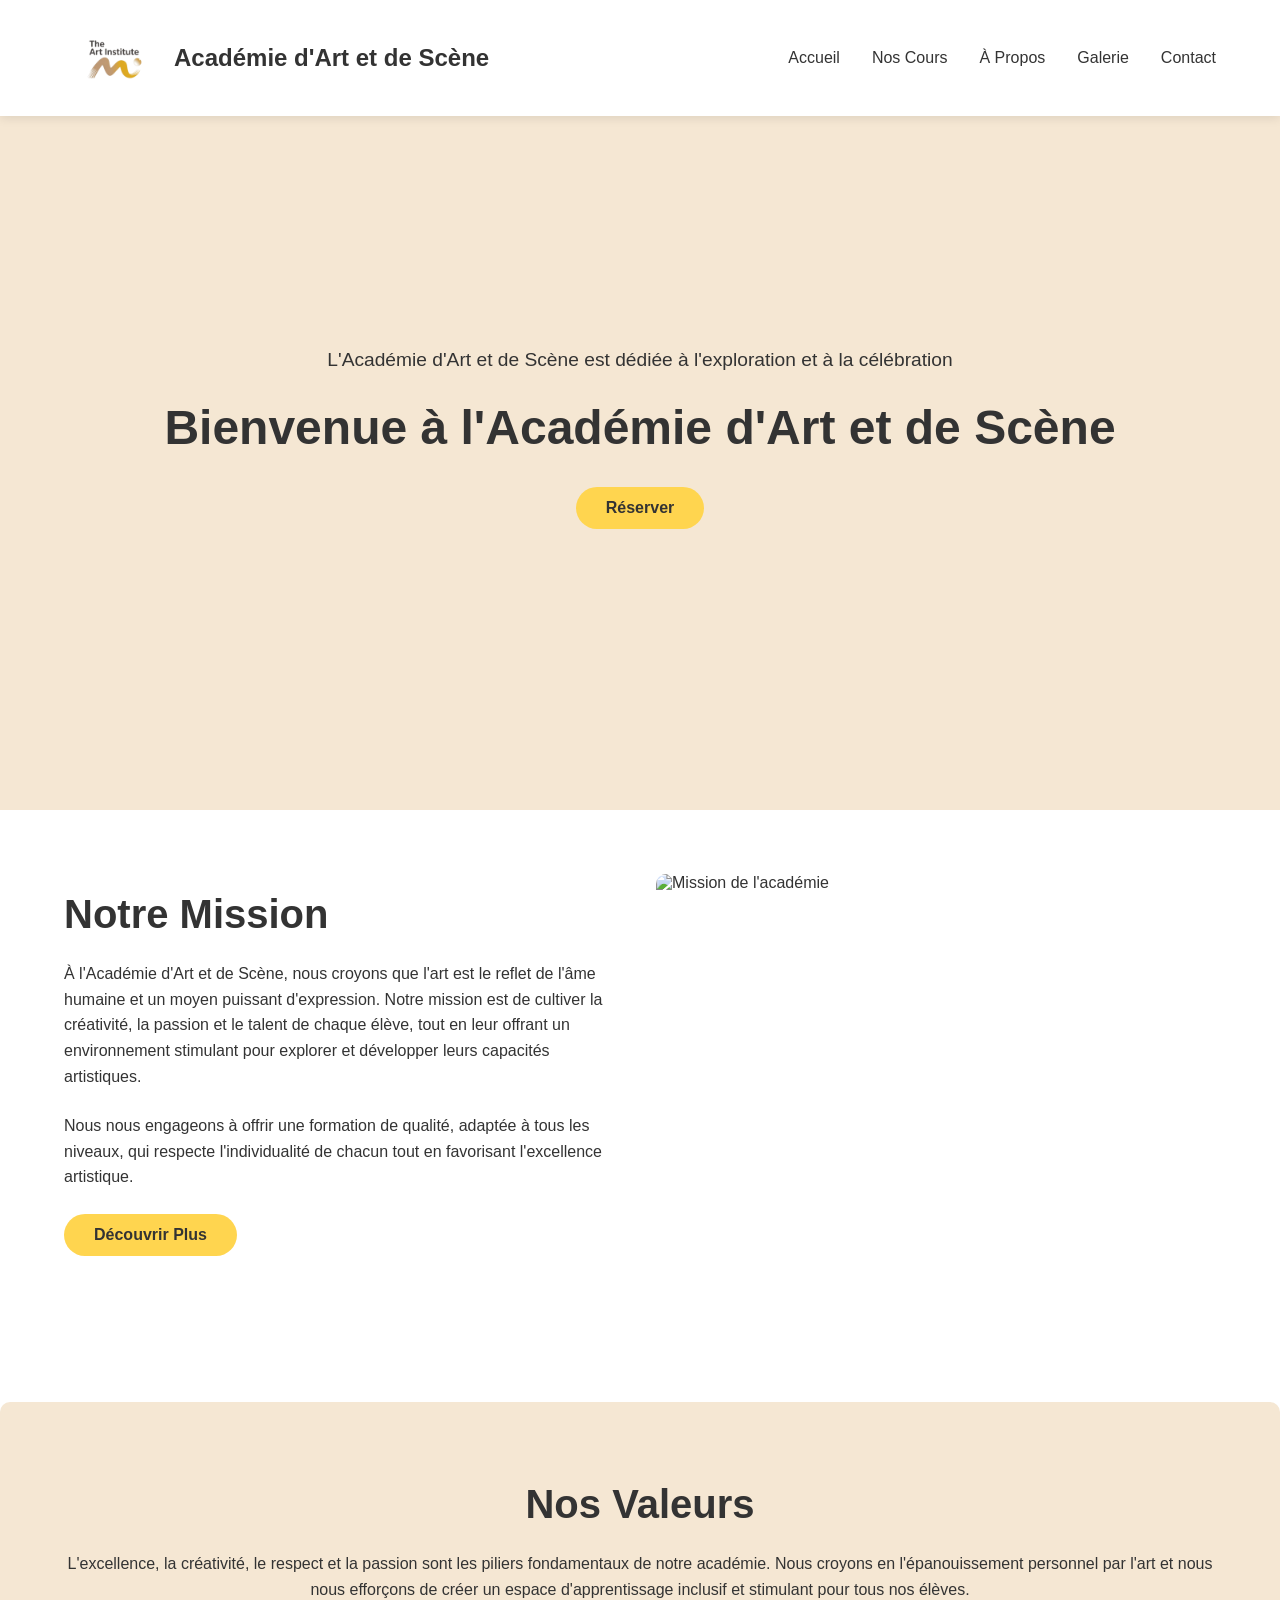
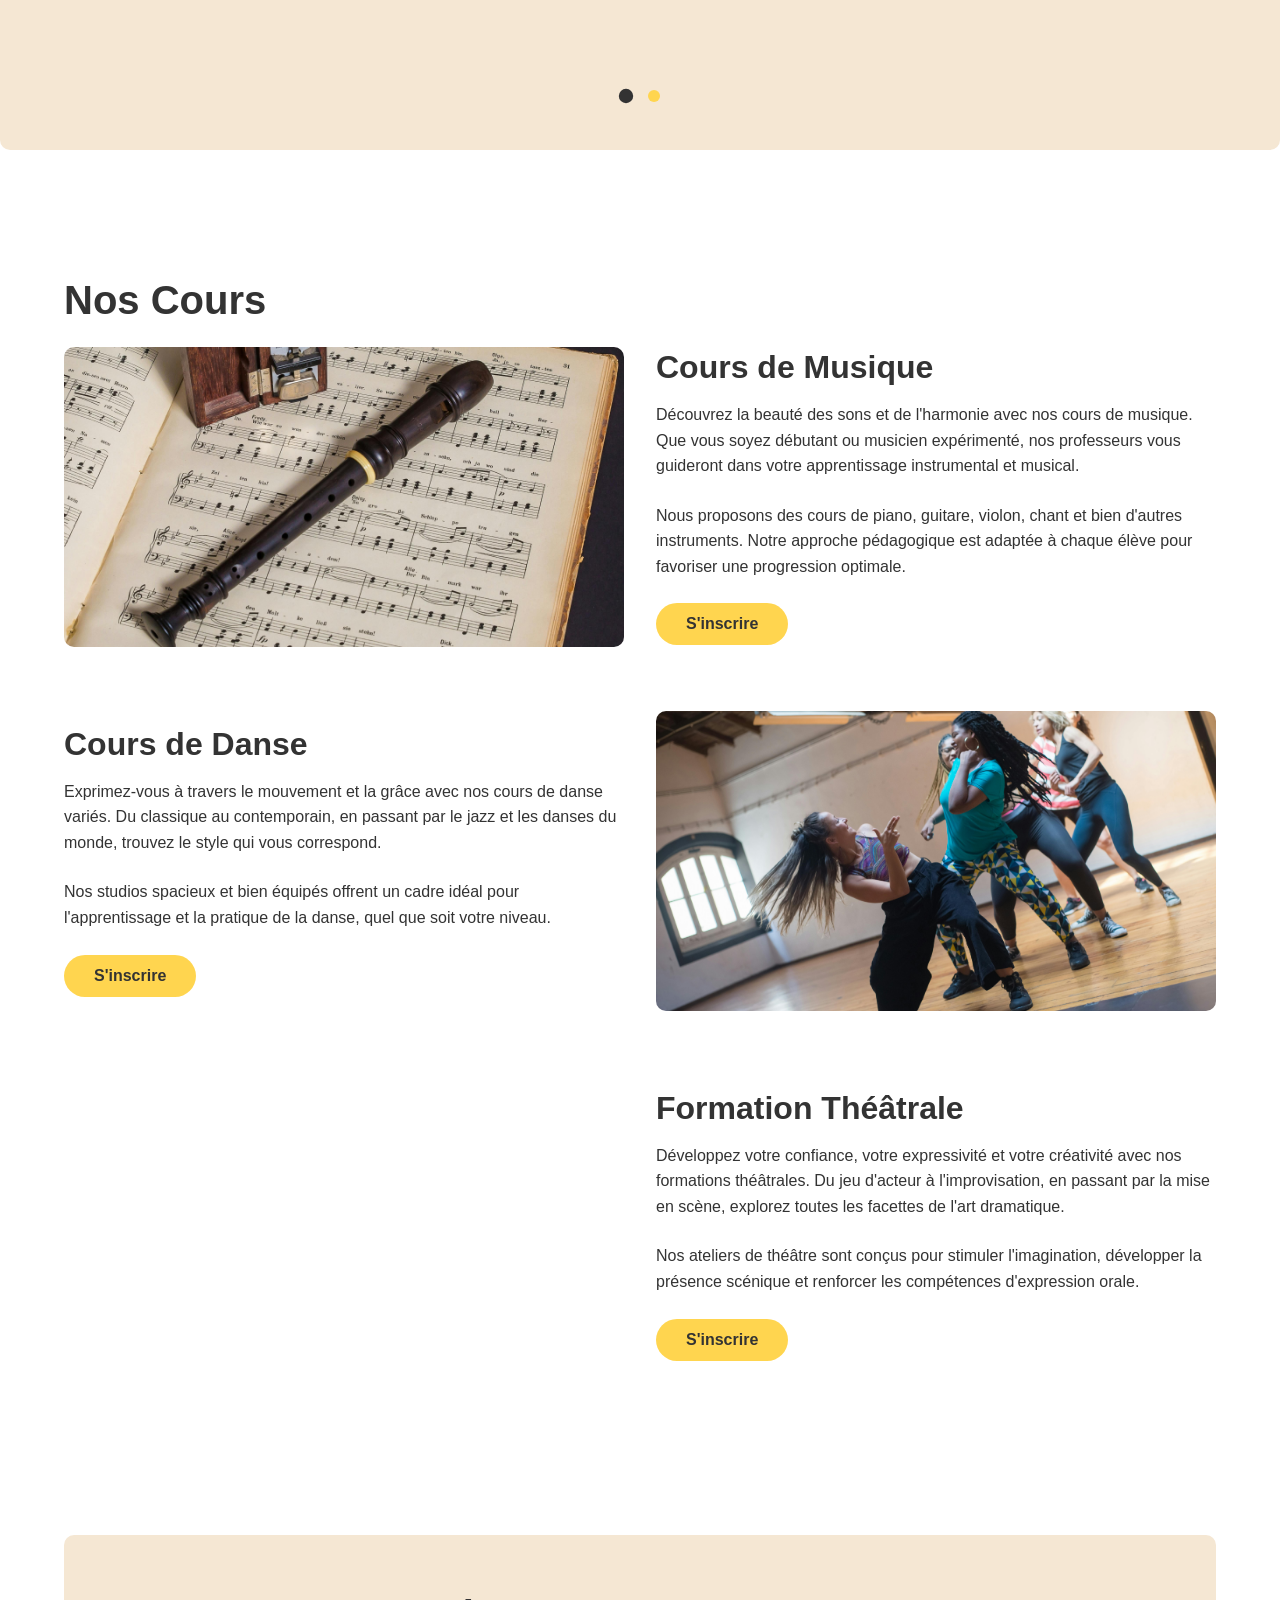
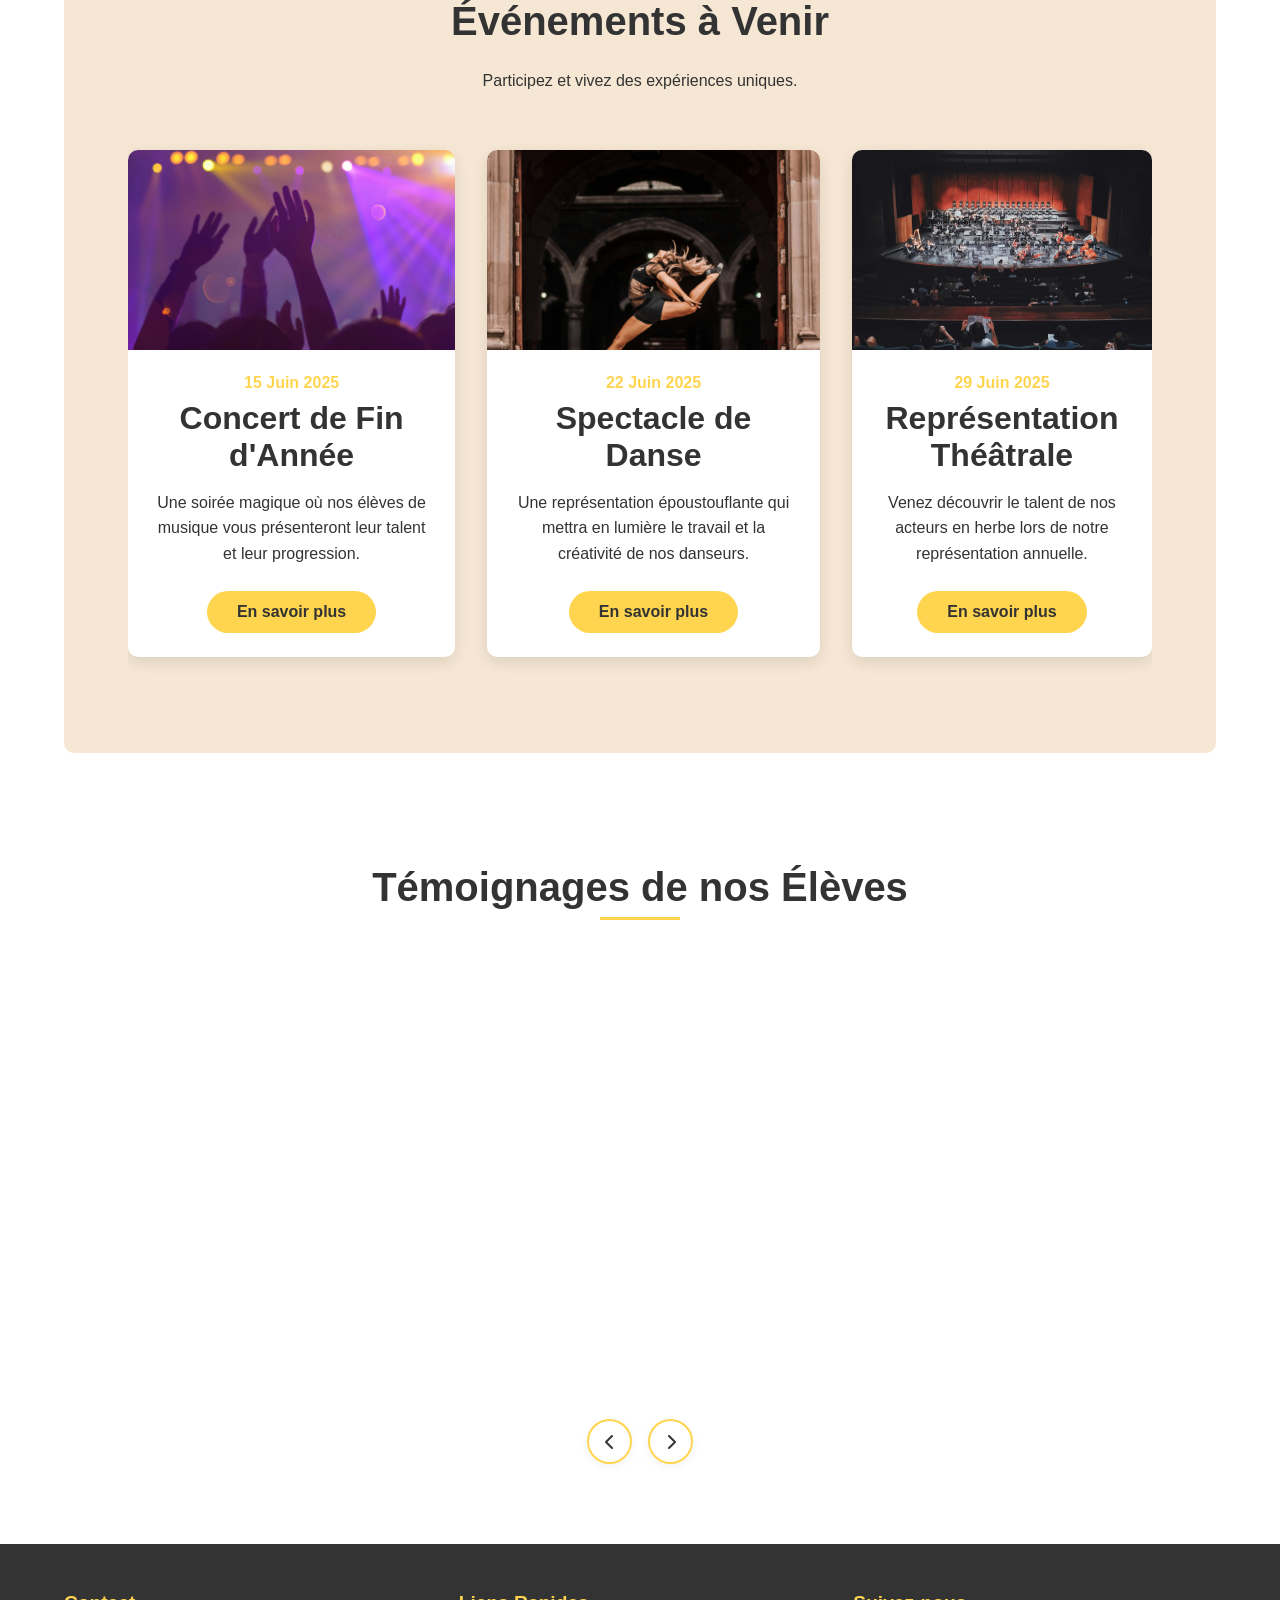
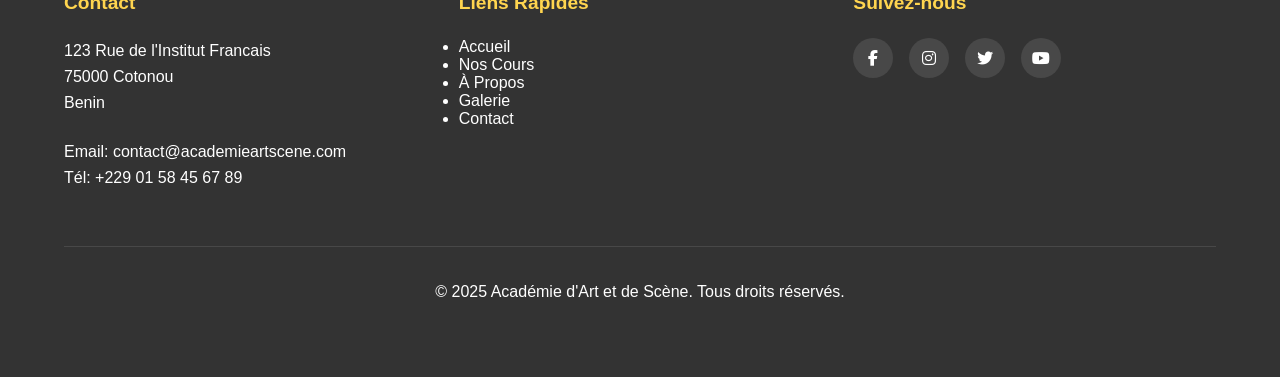
==== index.html @ af315eae "premiere version" ====
<!DOCTYPE html>
<html lang="fr">
<head>
    <meta charset="UTF-8">
    <meta name="viewport" content="width=device-width, initial-scale=1.0">
    <title>Académie d'Art et de Scène</title>
    <link rel="stylesheet" href="https://cdnjs.cloudflare.com/ajax/libs/font-awesome/6.4.0/css/all.min.css">
    <link rel="stylesheet" href="style.css">
</head>
<body>
    <!-- Header avec le logo et la navigation -->
    <header>
        <div class="logo-container">
            <img src="/image/logo.png" alt="Logo Académie d'Art et de Scène" class="logo">
            <div class="logo-text">Académie d'Art et de Scène</div>
        </div>
        <div class="hamburger">
            <span class="bar"></span>
            <span class="bar"></span>
            <span class="bar"></span>
        </div>
        <nav>
            <ul>
                <li><a href="#accueil">Accueil</a></li>
                <li><a href="#cours">Nos Cours</a></li>
                <li><a href="#about">À Propos</a></li>
                <li><a href="#galerie">Galerie</a></li>
                <li><a href="formulaire.html">Contact</a></li>  <!-- Lien vers formulaire.html -->
            </ul>
        </nav>
    </header>

    <!-- Section d'accueil (Hero) -->
    <section class="hero" id="accueil">
        <p>L'Académie d'Art et de Scène est dédiée à l'exploration et à la célébration</p>
        <h1>Bienvenue à l'Académie d'Art et de Scène</h1>
        <a href="formulaire.html" class="btn">Réserver</a>
    </section>

    <!-- Section Mission -->
    <section class="mission" id="about">
        <div class="mission-text">
            <h2>Notre Mission</h2>
            <p>À l'Académie d'Art et de Scène, nous croyons que l'art est le reflet de l'âme humaine et un moyen puissant d'expression. Notre mission est de cultiver la créativité, la passion et le talent de chaque élève, tout en leur offrant un environnement stimulant pour explorer et développer leurs capacités artistiques.</p>
            <p>Nous nous engageons à offrir une formation de qualité, adaptée à tous les niveaux, qui respecte l'individualité de chacun tout en favorisant l'excellence artistique.</p>
            <a href="#about" class="btn">Découvrir Plus</a>
        </div>
        <div class="mission-image lazy-load">
            <img src="/api/placeholder/600/400" alt="Mission de l'académie">
        </div>
    </section>

    <!-- Slider pour Valeurs et Enseignants -->
    <div class="slider-container">
        <div class="slider">
            <div class="slide">
                <h2>Nos Valeurs</h2>
                <p>L'excellence, la créativité, le respect et la passion sont les piliers fondamentaux de notre académie. Nous croyons en l'épanouissement personnel par l'art et nous nous efforçons de créer un espace d'apprentissage inclusif et stimulant pour tous nos élèves.</p>
            </div>
            <div class="slide">
                <h2>Nos Enseignants</h2>
                <p>Notre équipe pédagogique est composée d'artistes passionnés et expérimentés, dévoués à l'enseignement et au partage de leur savoir. Chacun de nos professeurs apporte son expertise unique et son expérience du monde artistique professionnel.</p>
            </div>
        </div>
        <div class="slider-controls">
            <button class="slider-btn active" data-index="0"></button>
            <button class="slider-btn" data-index="1"></button>
        </div>
    </div>

    <!-- Section Cours -->
    <section class="courses" id="cours">
        <h2>Nos Cours</h2>
        
        <div class="course">
            <div class="course-text">
                <h3>Cours de Musique</h3>
                <p>Découvrez la beauté des sons et de l'harmonie avec nos cours de musique. Que vous soyez débutant ou musicien expérimenté, nos professeurs vous guideront dans votre apprentissage instrumental et musical.</p>
                <p>Nous proposons des cours de piano, guitare, violon, chant et bien d'autres instruments. Notre approche pédagogique est adaptée à chaque élève pour favoriser une progression optimale.</p>
                <a href="formulaire.html" class="btn">S'inscrire</a>
            </div>
            <div class="course-image lazy-load">
                <img src="/image/musique.jpg" alt="Cours de musique">
            </div>
        </div>
        
        <div class="course">
            <div class="course-text">
                <h3>Cours de Danse</h3>
                <p>Exprimez-vous à travers le mouvement et la grâce avec nos cours de danse variés. Du classique au contemporain, en passant par le jazz et les danses du monde, trouvez le style qui vous correspond.</p>
                <p>Nos studios spacieux et bien équipés offrent un cadre idéal pour l'apprentissage et la pratique de la danse, quel que soit votre niveau.</p>
                <a href="formulaire.html" class="btn">S'inscrire</a>
            </div>
            <div class="course-image lazy-load">
                <img src="/image/danse.jpg" alt="Cours de danse">
            </div>
        </div>
        
        <div class="course">
            <div class="course-text">
                <h3>Formation Théâtrale</h3>
                <p>Développez votre confiance, votre expressivité et votre créativité avec nos formations théâtrales. Du jeu d'acteur à l'improvisation, en passant par la mise en scène, explorez toutes les facettes de l'art dramatique.</p>
                <p>Nos ateliers de théâtre sont conçus pour stimuler l'imagination, développer la présence scénique et renforcer les compétences d'expression orale.</p>
                <a href="formulaire.html" class="btn">S'inscrire</a>
            </div>
            <div class="course-image lazy-load">
                <img src="/image/theatre .jpg" alt="Formation théâtrale">
            </div>
        </div>
    </section>

    <!-- Section Événements -->
    <section class="events" id="galerie">
        <h2>Événements à Venir</h2>
        <p>Participez et vivez des expériences uniques.</p>
        
        <div class="events-container">
            <div class="event-card">
                <div class="event-image">
                    <img src="/image/concert.jpg" alt="Concert de fin d'année">
                </div>
                <div class="event-info">
                    <div class="event-date">15 Juin 2025</div>
                    <h3>Concert de Fin d'Année</h3>
                    <p>Une soirée magique où nos élèves de musique vous présenteront leur talent et leur progression.</p>
                    <a href="#" class="btn">En savoir plus</a>
                </div>
            </div>
            
            <div class="event-card">
                <div class="event-image">
                    <img src="/image/dans.jpg" alt="Spectacle de danse">
                </div>
                <div class="event-info">
                    <div class="event-date">22 Juin 2025</div>
                    <h3>Spectacle de Danse</h3>
                    <p>Une représentation époustouflante qui mettra en lumière le travail et la créativité de nos danseurs.</p>
                    <a href="#" class="btn">En savoir plus</a>
                </div>
            </div>
            
            <div class="event-card">
                <div class="event-image">
                    <img src="/image/theatr.jpg" alt="Représentation théâtrale">
                </div>
                <div class="event-info">
                    <div class="event-date">29 Juin 2025</div>
                    <h3>Représentation Théâtrale</h3>
                    <p>Venez découvrir le talent de nos acteurs en herbe lors de notre représentation annuelle.</p>
                    <a href="#" class="btn">En savoir plus</a>
                </div>
            </div>
        </div>
    </section>

    <!-- Section Témoignages -->
    <section class="testimonials">
        <h2>Témoignages de nos Élèves</h2>
        
        <div class="testimonials-container">
            <div class="testimonial-card lazy-load">
                <div class="testimonial-image">
                    <img src="/image/sophi.jpg" alt="Sophie">
                </div>
                <p class="testimonial-text">"L'Académie a vraiment changé ma vie. Grâce aux cours de piano et à l'accompagnement personnalisé de mon professeur, j'ai pu progresser rapidement et même participer à mon premier concours !"</p>
                <div class="testimonial-author">Sophie, 16 ans</div>
            </div>
            
            <div class="testimonial-card lazy-load">
                <div class="testimonial-image">
                    <img src="/image/thomas.jpg" alt="Thomas">
                </div>
                <p class="testimonial-text">"Les cours de théâtre m'ont aidé à vaincre ma timidité et à développer ma confiance en moi. L'ambiance est chaleureuse et les professeurs sont à l'écoute et très professionnels."</p>
                <div class="testimonial-author">Thomas, 25 ans</div>
            </div>
            
            <div class="testimonial-card lazy-load">
                <div class="testimonial-image">
                    <img src="/image/lea.jpg" alt="Léa">
                </div>
                <p class="testimonial-text">"Je pratique la danse contemporaine depuis 3 ans à l'Académie et chaque cours est une découverte. L'approche pédagogique est stimulante et nous pousse à nous dépasser tout en respectant nos limites."</p>
                <div class="testimonial-author">Léa, 20 ans</div>
            </div>
        </div>
    </section>

    <!-- Footer -->
    <footer id="contact">
        <div class="footer-content">
            <div class="footer-section">
                <h4>Contact</h4>
                <p>123 Rue de l'Institut Francais<br>75000 Cotonou<br>Benin</p>
                <p>Email: contact@academieartscene.com<br>Tél: +229 01 58 45 67 89</p>
            </div>
            
            <div class="footer-section">
                <h4>Liens Rapides</h4>
                <ul>
                    <li><a href="#accueil">Accueil</a></li>
                    <li><a href="#cours">Nos Cours</a></li>
                    <li><a href="#about">À Propos</a></li>
                    <li><a href="#galerie">Galerie</a></li>
                    <li><a href="formulaire.html">Contact</a></li>  <!-- Lien vers formulaire.html -->
                </ul>
            </div>
            
            <div class="footer-section">
                <h4>Suivez-nous</h4>
                <div class="social-icons">
                    <a href="#"><i class="fab fa-facebook-f"></i></a>
                    <a href="#"><i class="fab fa-instagram"></i></a>
                    <a href="#"><i class="fab fa-twitter"></i></a>
                    <a href="#"><i class="fab fa-youtube"></i></a>
                </div>
            </div>
        </div>
        
        <div class="copyright">
            <p>&copy; 2025 Académie d'Art et de Scène. Tous droits réservés.</p>
        </div>
    </footer>
    <script src="script.js"></script>
</body>
</html>
---- style.css ----
/* Variables de couleurs */
:root {
    --cacao-clair: #f5e7d3;
    --jaune: #ffd54f;
    --blanc: #ffffff;
    --text-color: #333333;
}

* {
    margin: 0;
    padding: 0;
    box-sizing: border-box;
    font-family: 'Segoe UI', Tahoma, Geneva, Verdana, sans-serif;
}

body {
    background-color: var(--blanc);
    color: var(--text-color);
    overflow-x: hidden;
}

/* Header */
header {
    display: flex;
    justify-content: space-between;
    align-items: center;
    padding: 0.5rem 5%;
    background-color: var(--blanc);
    position: fixed;
    width: 100%;
    top: 0;
    z-index: 1000;
    box-shadow: 0 2px 10px rgba(0, 0, 0, 0.1);
    transition: all 0.3s ease;
}

.logo-container {
    display: flex;
    align-items: center;
    gap: 10px; /* Ajout d'un espace entre le logo et le texte */
}

.logo {
    height: auto; /* On laisse la hauteur s'adapter */
    width: 100px; /* On définit une largeur pour le logo */
    max-width: 120px; /* On définit une largeur maximale pour le logo */
    margin-right: 0px; /* On supprime la marge à droite */
    display: block; /* On ajoute cette ligne */
}

.logo-text {
    font-size: 1.5rem;
    font-weight: bold;
    color: var(--text-color);
    white-space: nowrap; /* Empêche le texte de passer à la ligne */
}

nav ul {
    display: flex;
    list-style: none;
}

nav ul li {
    margin-left: 2rem;
}

nav ul li a {
    text-decoration: none;
    color: var(--text-color);
    font-weight: 500;
    transition: color 0.3s ease;
}

nav ul li a:hover {
    color: var(--jaune);
}

.hamburger {
    display: none;
    cursor: pointer;
    z-index: 100;
}

.bar {
    display: block;
    width: 25px;
    height: 3px;
    margin: 5px auto;
    background-color: var(--text-color);
    transition: all 0.3s ease;
}

/* Sections principales */
section {
    padding: 4rem 5%;
}

.hero {
    background-color: var(--cacao-clair);
    padding-top: 8rem;
    min-height: 90vh;
    display: flex;
    flex-direction: column;
    justify-content: center;
    align-items: center;
    text-align: center;
}

.hero p {
    font-size: 1.2rem;
    margin-bottom: 1.5rem;
    max-width: 800px;
}

.hero h1 {
    font-size: 3rem;
    margin-bottom: 2rem;
    color: var(--text-color);
}

.btn {
    padding: 12px 30px;
    background-color: var(--jaune);
    color: var(--text-color);
    text-decoration: none;
    border-radius: 30px;
    font-weight: bold;
    border: none;
    cursor: pointer;
    transition: all 0.3s ease;
    display: inline-block;
}

.btn:hover {
    transform: translateY(-3px);
    box-shadow: 0 5px 15px rgba(0, 0, 0, 0.1);
}

/* Mission section */
.mission {
    display: flex;
    flex-wrap: wrap;
    align-items: center;
    gap: 2rem;
    background-color: var(--blanc);
}

.mission-text {
    flex: 1;
    min-width: 300px;
}

.mission-image {
    flex: 1;
    min-width: 300px;
    height: 400px;
    overflow: hidden;
    border-radius: 10px;
}

.mission-image img {
    width: 100%;
    height: 100%;
    object-fit: cover;
    transition: transform 0.5s ease;
}

.mission-image:hover img {
    transform: scale(1.05);
}

h2 {
    font-size: 2.5rem;
    margin-bottom: 1.5rem;
    color: var(--text-color);
}

h3 {
    font-size: 2rem;
    margin-bottom: 1rem;
    color: var(--text-color);
}

p {
    line-height: 1.6;
    margin-bottom: 1.5rem;
}

/* Slider */
.slider-container {
    margin: 4rem auto;
    position: relative;
    width: 100%;
    overflow: hidden;
    background-color: var(--cacao-clair);
    padding: 3rem 0;
    border-radius: 10px;
}

.slider {
    display: flex;
    transition: transform 0.5s ease;
}

.slide {
    min-width: 100%;
    padding: 2rem 5%;
    text-align: center;
}

.slider-controls {
    display: flex;
    justify-content: center;
    margin-top: 2rem;
}

.slider-btn {
    background-color: var(--jaune);
    border: none;
    width: 12px;
    height: 12px;
    border-radius: 50%;
    margin: 0 8px;
    cursor: pointer;
    transition: all 0.3s ease;
}

.slider-btn.active {
    background-color: var(--text-color);
    transform: scale(1.2);
}

/* Cours */
.courses {
    background-color: var(--blanc);
}

.course {
    display: flex;
    flex-wrap: wrap;
    align-items: center;
    margin-bottom: 4rem;
    gap: 2rem;
}

.course:nth-child(even) {
    flex-direction: row-reverse;
}

.course-text {
    flex: 1;
    min-width: 300px;
}

.course-image {
    flex: 1;
    min-width: 300px;
    height: 300px;
    overflow: hidden;
    border-radius: 10px;
}

.course-image img {
    width: 100%;
    height: 100%;
    object-fit: cover;
    transition: transform 0.5s ease;
}

.course-image:hover img {
    transform: scale(1.05);
}

/* Événements */
.events {
    background-color: var(--cacao-clair);
    text-align: center;
    border-radius: 10px;
    padding: 4rem 5%;
    margin: 2rem 5%;
    width: 90%;
}

.events-container {
    display: flex;
    flex-wrap: nowrap;
    overflow-x: auto;
    gap: 2rem;
    padding: 2rem 0;
    scrollbar-width: none;
}

.events-container::-webkit-scrollbar {
    display: none;
}

.event-card {
    min-width: 300px;
    background-color: var(--blanc);
    border-radius: 10px;
    overflow: hidden;
    box-shadow: 0 5px 15px rgba(0, 0, 0, 0.1);
    transition: transform 0.3s ease;
}

.event-card:hover {
    transform: translateY(-10px);
}

.event-image {
    height: 200px;
    overflow: hidden;
}

.event-image img {
    width: 100%;
    height: 100%;
    object-fit: cover;
}

.event-info {
    padding: 1.5rem;
}

.event-date {
    font-weight: bold;
    color: var(--jaune);
    margin-bottom: 0.5rem;
}

/* Styles améliorés pour la section Témoignages */
.testimonials {
    text-align: center;
    padding: 5rem 5%;
    position: relative;
    background-color: var(--blanc);
}

.testimonials h2 {
    position: relative;
    display: inline-block;
    margin-bottom: 3rem;
}

.testimonials h2:after {
    content: '';
    position: absolute;
    bottom: -10px;
    left: 50%;
    transform: translateX(-50%);
    width: 80px;
    height: 3px;
    background-color: var(--jaune);
}

.testimonials-container {
    display: flex;
    position: relative;
    overflow: hidden;
    width: 100%;
    transition: all 0.5s ease;
}

.testimonial-card {
    background-color: var(--blanc);
    border-radius: 15px;
    padding: 2.5rem 2rem;
    box-shadow: 0 8px 20px rgba(0, 0, 0, 0.08);
    width: 100%;
    min-width: 300px;
    max-width: 350px;
    margin: 0 1rem;
    transition: all 0.4s cubic-bezier(0.175, 0.885, 0.32, 1.275);
    display: flex;
    flex-direction: column;
    align-items: center;
    position: relative;
}

.testimonial-card:before {
    content: '\201C'; /* Guillemet ouvrant */
    font-size: 5rem;
    position: absolute;
    top: 10px;
    left: 20px;
    color: rgba(255, 213, 79, 0.2);
    font-family: Georgia, serif;
}

.testimonial-image {
    width: 90px;
    height: 90px;
    border-radius: 50%;
    overflow: hidden;
    border: 4px solid var(--jaune);
    margin-bottom: 1.5rem;
    box-shadow: 0 5px 15px rgba(0, 0, 0, 0.1);
}

.testimonial-image img {
    width: 100%;
    height: 100%;
    object-fit: cover;
    transition: transform 0.5s ease;
}

.testimonial-card:hover .testimonial-image img {
    transform: scale(1.1);
}

.testimonial-text {
    font-style: italic;
    line-height: 1.8;
    margin-bottom: 1.5rem;
    color: #555;
}

.testimonial-author {
    font-weight: bold;
    color: var(--text-color);
    font-size: 1.1rem;
    position: relative;
    padding-top: 10px;
}

.testimonial-author:before {
    content: '';
    position: absolute;
    top: 0;
    left: 50%;
    transform: translateX(-50%);
    width: 40px;
    height: 2px;
    background-color: var(--jaune);
}

/* Boutons de navigation pour les témoignages */
.testimonial-nav {
    display: flex;
    justify-content: center;
    gap: 1rem;
    margin-top: 2.5rem;
}

.testimonial-btn {
    width: 45px;
    height: 45px;
    border-radius: 50%;
    background-color: var(--blanc);
    border: 2px solid var(--jaune);
    color: var(--text-color);
    display: flex;
    justify-content: center;
    align-items: center;
    cursor: pointer;
    transition: all 0.3s ease;
    box-shadow: 0 3px 10px rgba(0, 0, 0, 0.05);
}

.testimonial-btn:hover {
    background-color: var(--jaune);
    transform: translateY(-3px);
    box-shadow: 0 5px 15px rgba(0, 0, 0, 0.1);
}

.testimonial-btn i {
    font-size: 1rem;
}

/* Animation d'entrée pour les témoignages */
@keyframes testimonialFadeIn {
    from {
        opacity: 0;
        transform: translateY(30px);
    }
    to {
        opacity: 1;
        transform: translateY(0);
    }
}

.testimonial-card.active {
    animation: testimonialFadeIn 0.8s forwards;
}

/* Responsive */
@media (max-width: 768px) {
    .testimonials-container {
        flex-direction: column;
        align-items: center;
    }
    
    .testimonial-card {
        margin: 1rem 0;
    }
}

/* Footer */
footer {
    background-color: var(--text-color);
    color: var(--blanc);
    padding: 3rem 5%;
    text-align: center;
}

.footer-content {
    display: flex;
    flex-wrap: wrap;
    justify-content: space-between;
    gap: 2rem;
    margin-bottom: 2rem;
}

.footer-section {
    flex: 1;
    min-width: 250px;
    text-align: left;
}

.footer-section h4 {
    font-size: 1.2rem;
    margin-bottom: 1.5rem;
    color: var(--jaune);
}

.footer-section a {
    color: var(--blanc);
    text-decoration: none;
    transition: color 0.3s ease;
}

.footer-section a:hover {
    color: var(--jaune);
}

.social-icons {
    display: flex;
    gap: 1rem;
    margin-top: 1rem;
}

.social-icons a {
    width: 40px;
    height: 40px;
    border-radius: 50%;
    background-color: rgba(255, 255, 255, 0.1);
    display: flex;
    justify-content: center;
    align-items: center;
    transition: all 0.3s ease;
}

.social-icons a:hover {
    background-color: var(--jaune);
    color: var(--text-color);
}

.copyright {
    padding-top: 2rem;
    border-top: 1px solid rgba(255, 255, 255, 0.1);
}

/* Responsive */
@media (max-width: 768px) {
    .hamburger {
        display: block;
    }

    nav {
        position: fixed;
        top: 0;
        right: -100%;
        width: 70%;
        height: 100vh;
        background-color: var(--blanc);
        padding-top: 80px;
        transition: right 0.3s ease;
        box-shadow: -5px 0 15px rgba(0, 0, 0, 0.1);
    }

    nav.active {
        right: 0;
    }

    nav ul {
        flex-direction: column;
        align-items: center;
    }

    nav ul li {
        margin: 1.5rem 0;
    }

    .hamburger.active .bar:nth-child(1) {
        transform: translateY(8px) rotate(45deg);
    }

    .hamburger.active .bar:nth-child(2) {
        opacity: 0;
    }

    .hamburger.active .bar:nth-child(3) {
        transform: translateY(-8px) rotate(-45deg);
    }

    .hero h1 {
        font-size: 2rem;
    }

    .mission, .course {
        flex-direction: column;
    }

    .course:nth-child(even) {
        flex-direction: column;
    }
}

/* Lazy Loading Animation */
.lazy-load {
    opacity: 0;
    transform: translateY(50px);
    transition: opacity 0.8s ease, transform 0.8s ease;
}

.lazy-load.active {
    opacity: 1;
    transform: translateY(0);
}
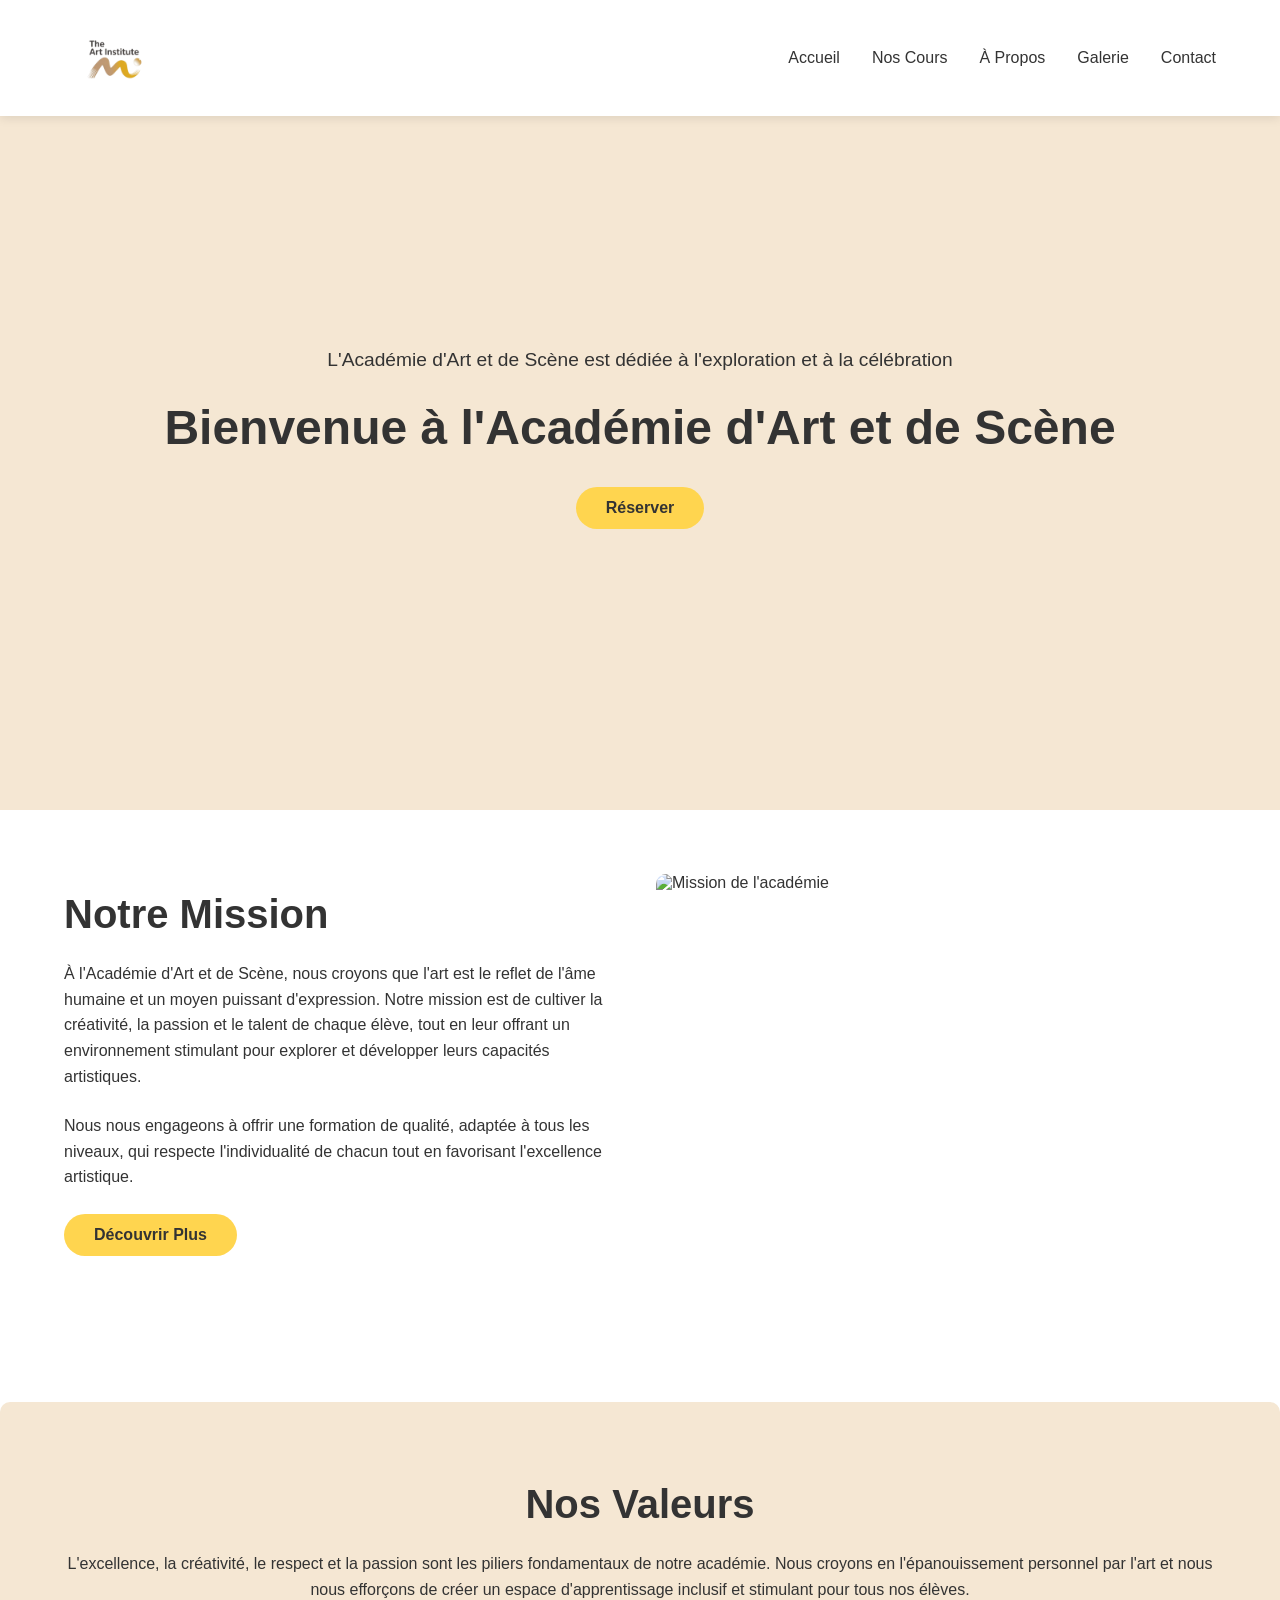
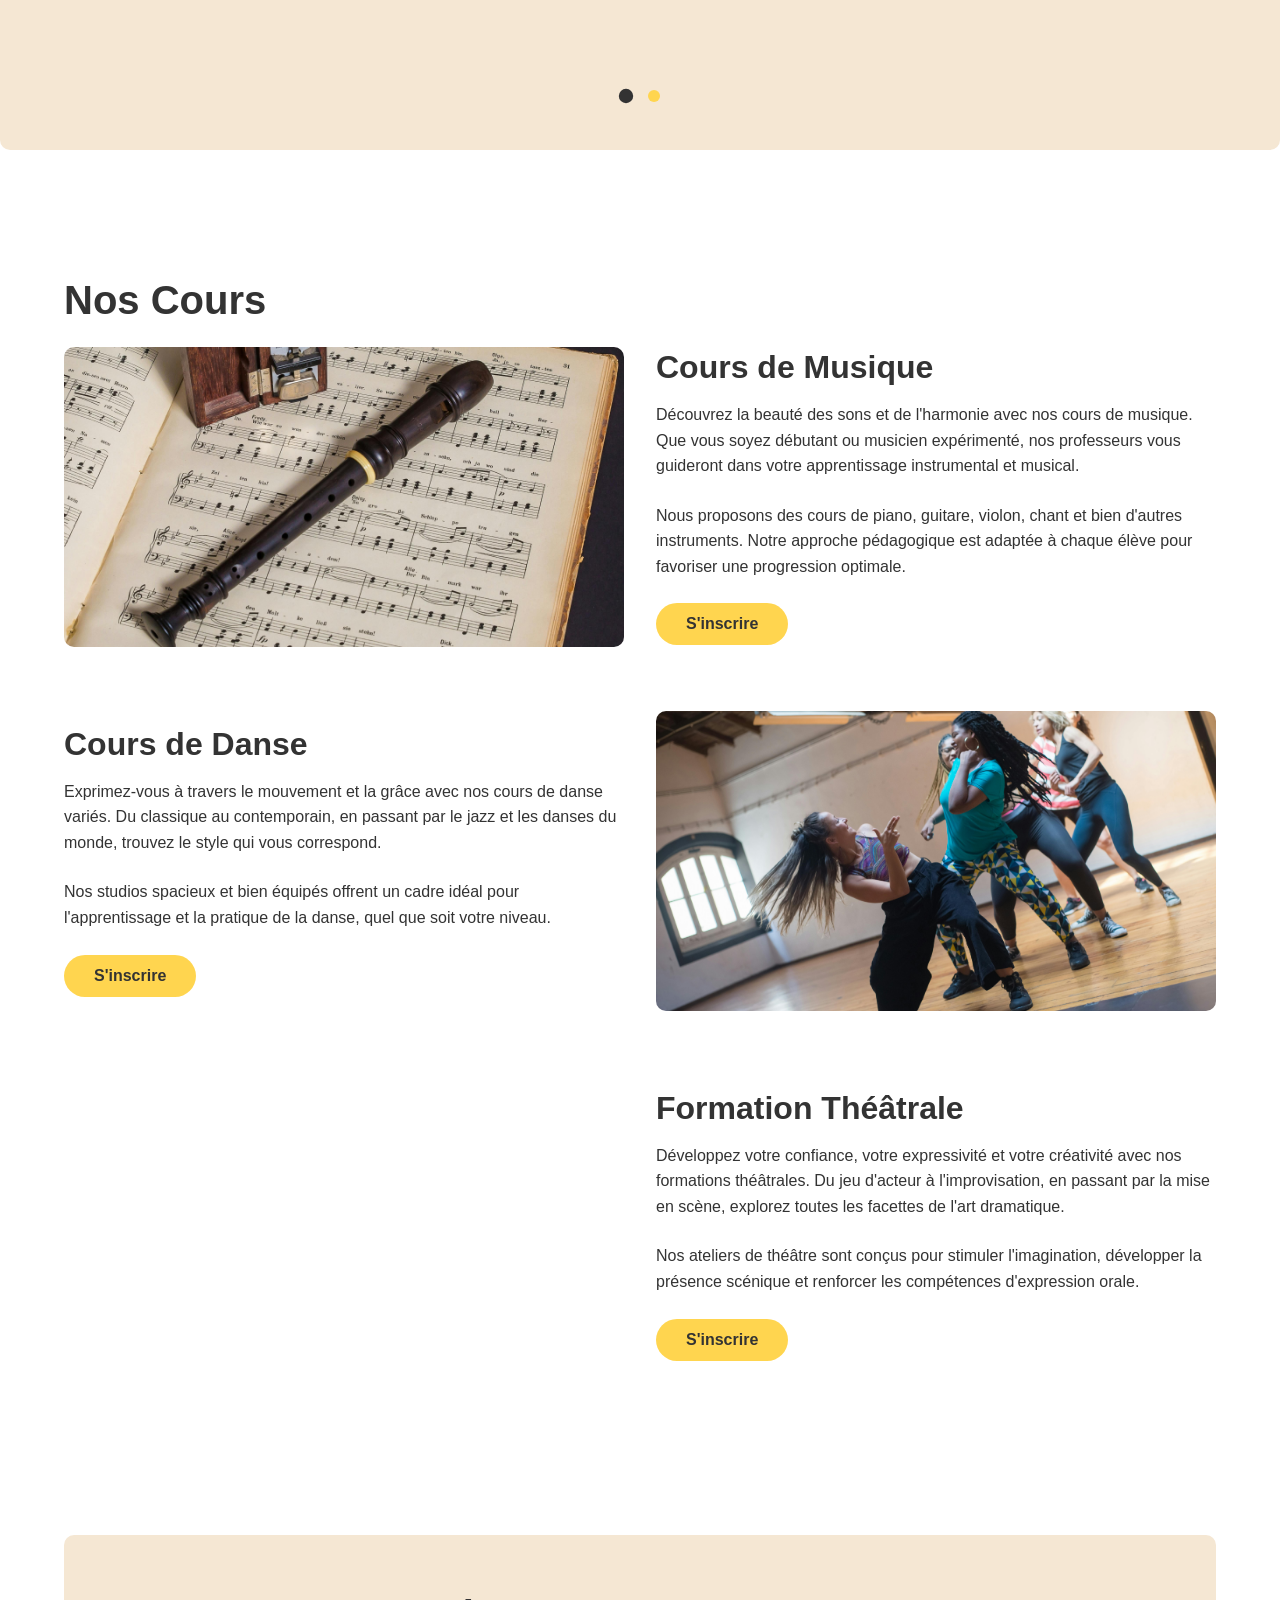
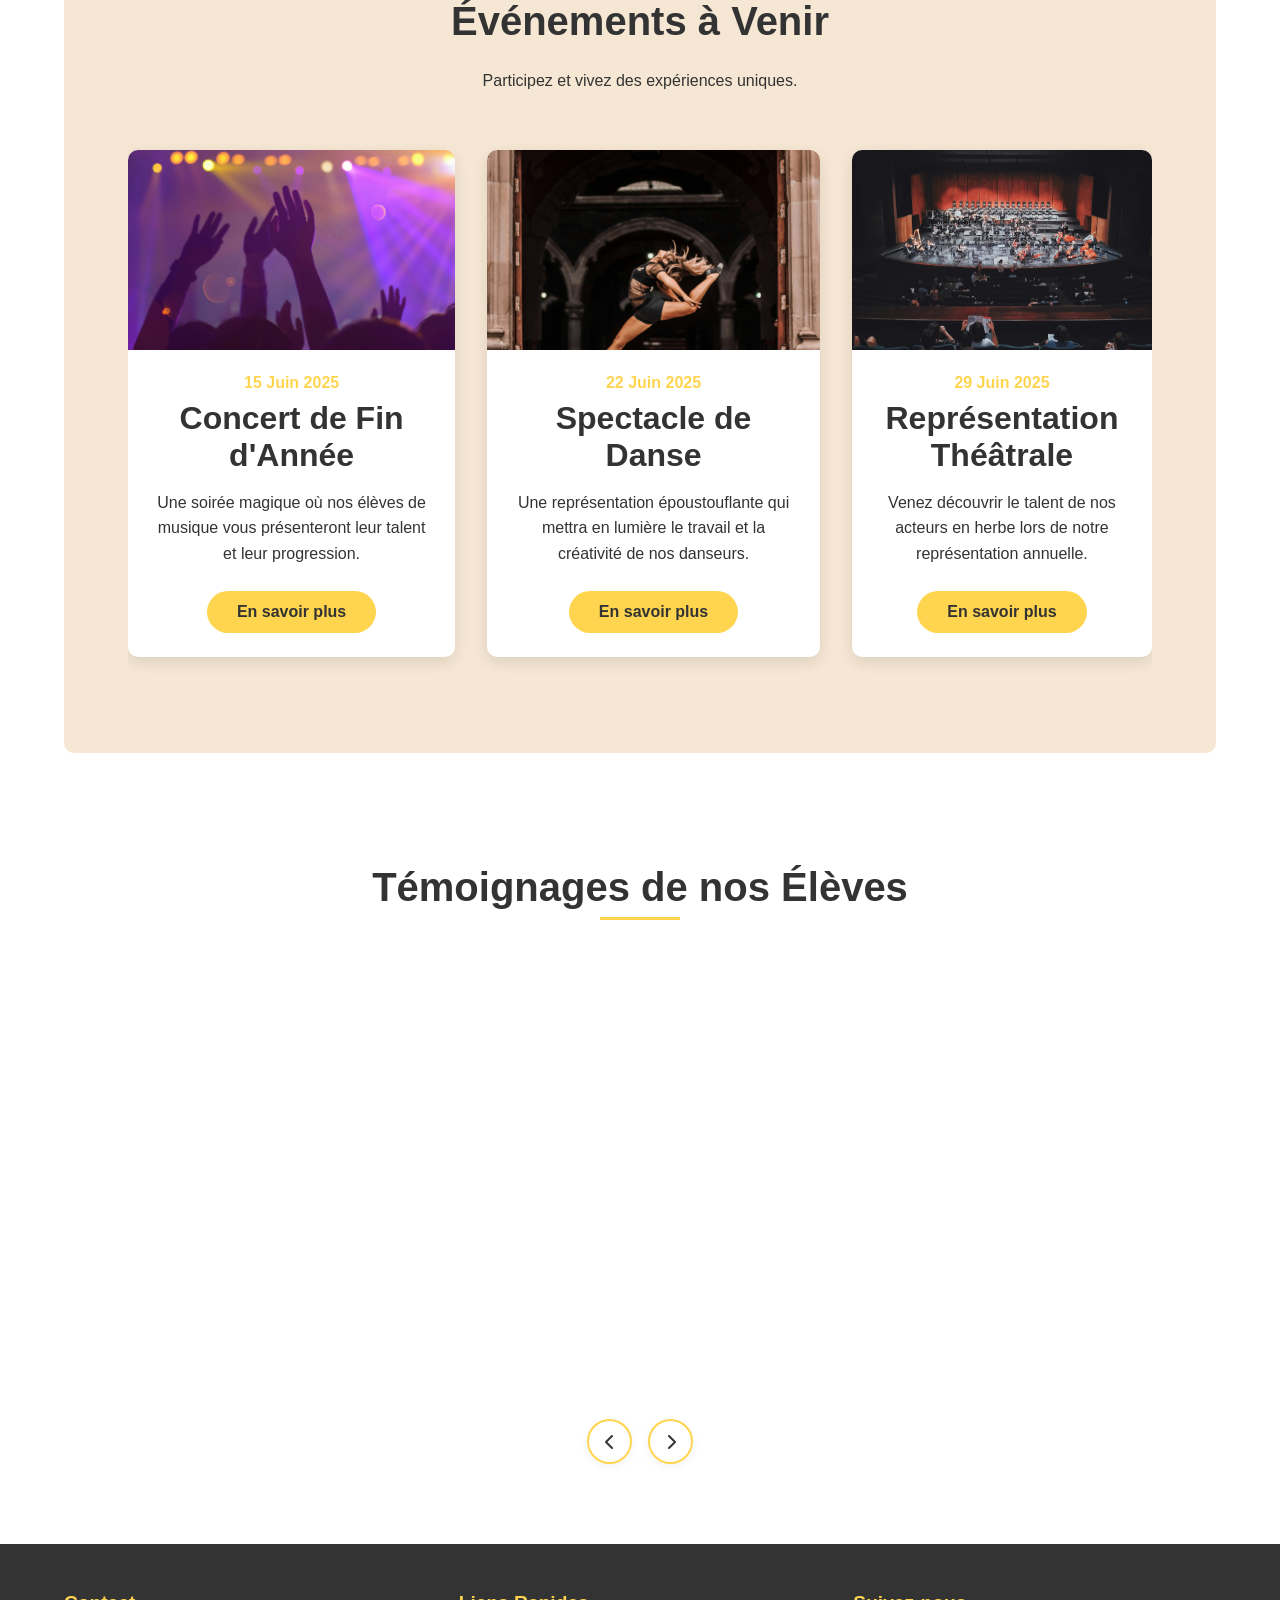
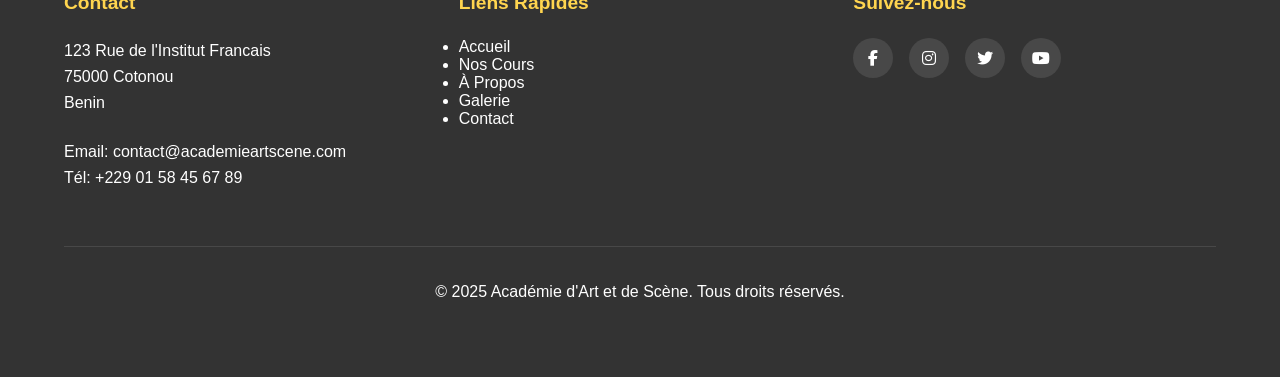
==== commit e313c079: "retrait_titre_logo" ====
--- a/index.html
+++ b/index.html
@@ -11,8 +11,8 @@
     <!-- Header avec le logo et la navigation -->
     <header>
         <div class="logo-container">
-            <img src="/image/logo.png" alt="Logo Académie d'Art et de Scène" class="logo">
-            <div class="logo-text">Académie d'Art et de Scène</div>
+            <img src="./image/logo.png" alt="Logo Académie d'Art et de Scène" class="logo">
+            <!--<div class="logo-text">Académie d'Art et de Scène</div>-->
         </div>
         <div class="hamburger">
             <span class="bar"></span>
@@ -80,7 +80,7 @@
                 <a href="formulaire.html" class="btn">S'inscrire</a>
             </div>
             <div class="course-image lazy-load">
-                <img src="/image/musique.jpg" alt="Cours de musique">
+                <img src="./image/musique.jpg" alt="Cours de musique">
             </div>
         </div>
         
@@ -92,7 +92,7 @@
                 <a href="formulaire.html" class="btn">S'inscrire</a>
             </div>
             <div class="course-image lazy-load">
-                <img src="/image/danse.jpg" alt="Cours de danse">
+                <img src="./image/danse.jpg" alt="Cours de danse">
             </div>
         </div>
         
@@ -104,7 +104,7 @@
                 <a href="formulaire.html" class="btn">S'inscrire</a>
             </div>
             <div class="course-image lazy-load">
-                <img src="/image/theatre .jpg" alt="Formation théâtrale">
+                <img src="./image/theatre .jpg" alt="Formation théâtrale">
             </div>
         </div>
     </section>
@@ -117,7 +117,7 @@
         <div class="events-container">
             <div class="event-card">
                 <div class="event-image">
-                    <img src="/image/concert.jpg" alt="Concert de fin d'année">
+                    <img src="./image/concert.jpg" alt="Concert de fin d'année">
                 </div>
                 <div class="event-info">
                     <div class="event-date">15 Juin 2025</div>
@@ -129,7 +129,7 @@
             
             <div class="event-card">
                 <div class="event-image">
-                    <img src="/image/dans.jpg" alt="Spectacle de danse">
+                    <img src="./image/dans.jpg" alt="Spectacle de danse">
                 </div>
                 <div class="event-info">
                     <div class="event-date">22 Juin 2025</div>
@@ -141,7 +141,7 @@
             
             <div class="event-card">
                 <div class="event-image">
-                    <img src="/image/theatr.jpg" alt="Représentation théâtrale">
+                    <img src="./image/theatr.jpg" alt="Représentation théâtrale">
                 </div>
                 <div class="event-info">
                     <div class="event-date">29 Juin 2025</div>
@@ -160,7 +160,7 @@
         <div class="testimonials-container">
             <div class="testimonial-card lazy-load">
                 <div class="testimonial-image">
-                    <img src="/image/sophi.jpg" alt="Sophie">
+                    <img src="./image/sophi.jpg" alt="Sophie">
                 </div>
                 <p class="testimonial-text">"L'Académie a vraiment changé ma vie. Grâce aux cours de piano et à l'accompagnement personnalisé de mon professeur, j'ai pu progresser rapidement et même participer à mon premier concours !"</p>
                 <div class="testimonial-author">Sophie, 16 ans</div>
@@ -168,7 +168,7 @@
             
             <div class="testimonial-card lazy-load">
                 <div class="testimonial-image">
-                    <img src="/image/thomas.jpg" alt="Thomas">
+                    <img src="./image/thomas.jpg" alt="Thomas">
                 </div>
                 <p class="testimonial-text">"Les cours de théâtre m'ont aidé à vaincre ma timidité et à développer ma confiance en moi. L'ambiance est chaleureuse et les professeurs sont à l'écoute et très professionnels."</p>
                 <div class="testimonial-author">Thomas, 25 ans</div>
@@ -176,7 +176,7 @@
             
             <div class="testimonial-card lazy-load">
                 <div class="testimonial-image">
-                    <img src="/image/lea.jpg" alt="Léa">
+                    <img src="./image/lea.jpg" alt="Léa">
                 </div>
                 <p class="testimonial-text">"Je pratique la danse contemporaine depuis 3 ans à l'Académie et chaque cours est une découverte. L'approche pédagogique est stimulante et nous pousse à nous dépasser tout en respectant nos limites."</p>
                 <div class="testimonial-author">Léa, 20 ans</div>
